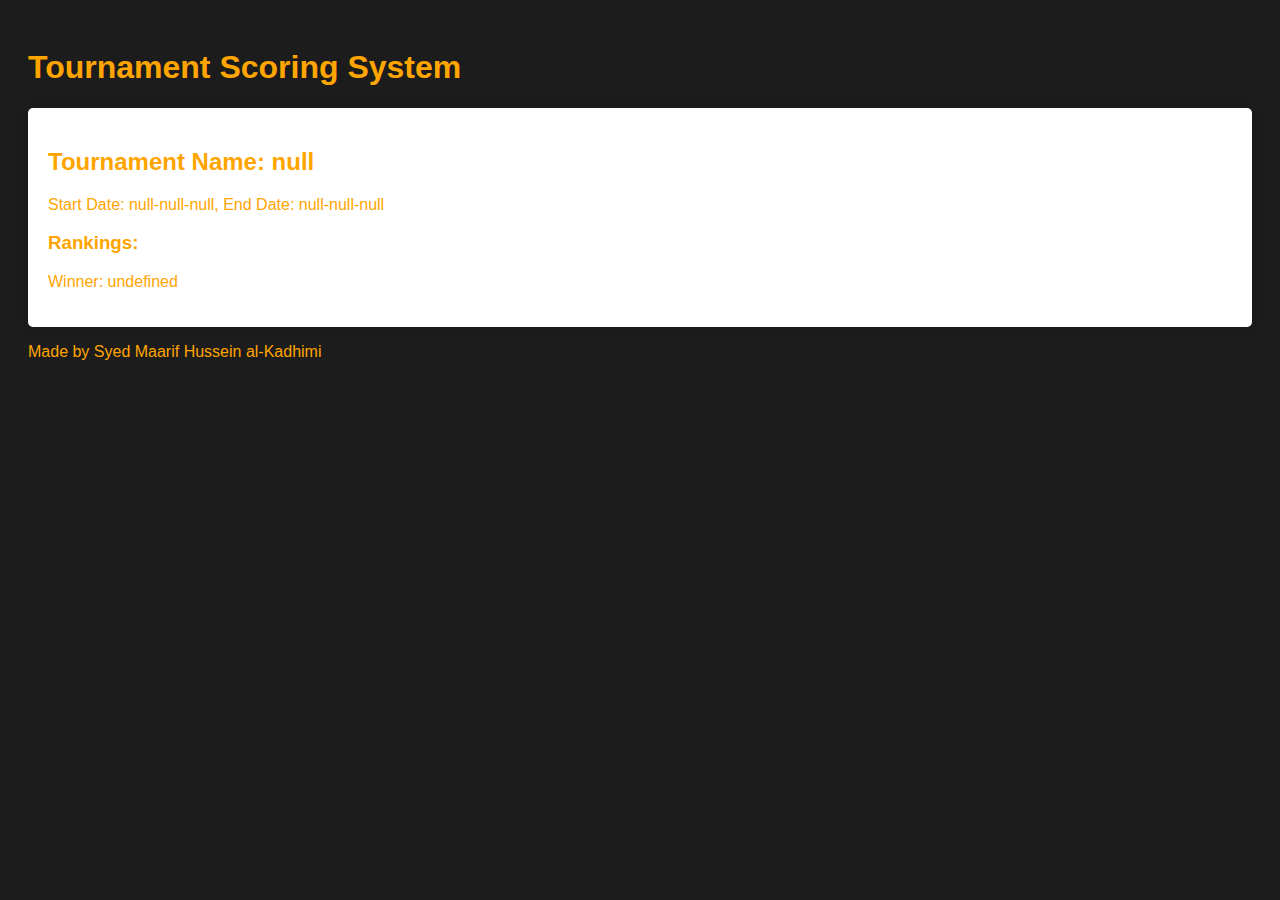
==== index.html @ 20ed0e95 "Update index.html" ====
<!DOCTYPE html>
<html lang="en">
<head>
  <meta charset="UTF-8">
  <meta name="viewport" content="width=device-width, initial-scale=1.0">
  <title>Tournament Scoring System</title>
  

  <style>
    body {
      font-family: 'Arial', sans-serif;
      background-color: #1c1c1c; /* Light black background */
      color: #FFA500; /* Yellow-orange text */
      padding: 20px;
    }
    
    #report {
      background-color: #fff; /* White background for report */
      padding: 20px;
      border-radius: 5px;
      box-shadow: 0 0 10px rgba(0, 0, 0, 0.1); /* Shadow effect */
    }
  </style>


</head>


<body>
  <h1>Tournament Scoring System</h1>
  <div id="report"></div>
<P>Made by Syed Maarif Hussein al-Kadhimi</P>
  <script src="main.js"></script>
</body>


</html>
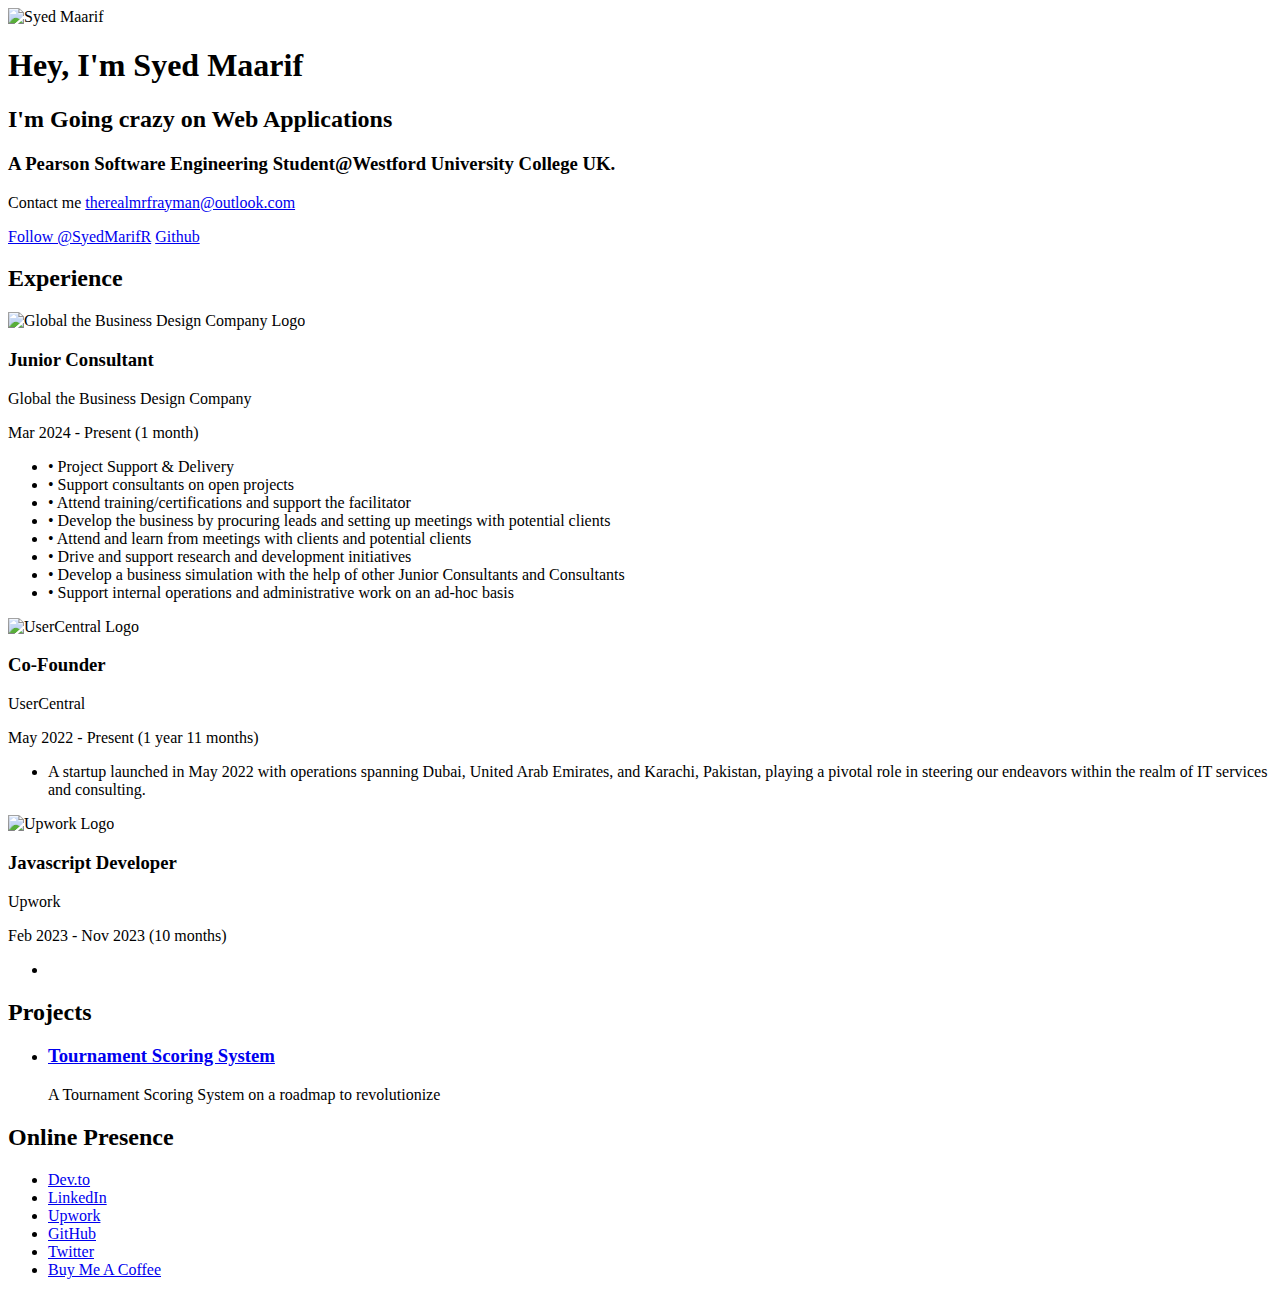
==== commit 6947c234: "Update index.html" ====
--- a/index.html
+++ b/index.html
@@ -1,37 +1,137 @@
 <!DOCTYPE html>
 <html lang="en">
-<head>
-  <meta charset="UTF-8">
-  <meta name="viewport" content="width=device-width, initial-scale=1.0">
-  <title>Tournament Scoring System</title>
-  
+  <head>
+    <meta charset="UTF-8" />
+    <meta http-equiv="X-UA-Compatible" content="IE=edge" />
+    <meta name="viewport" content="width=device-width, initial-scale=1.0" />
+    <title>Syed Maarif Al-Kadhim</title>
+    <link rel="stylesheet" href="styles.css" />
+    <link rel="preconnect" href="https://fonts.googleapis.com" />
+    <link rel="preconnect" href="https://fonts.gstatic.com" crossorigin />
+    <link
+      href="https://fonts.googleapis.com/css2?family=Comfortaa:wght@300..700&family=Righteous&display=swap"
+      rel="stylesheet"
+    />
+    <link
+      href="https://fonts.googleapis.com/css2?family=Montserrat:ital,wght@0,100..900;1,100..900&display=swap"
+      rel="stylesheet"
+    />
+  </head>
+  <body>
+    <header>
+      <img src="img/pfp.png" alt="Syed Maarif" />
+      <h1>Hey, I'm Syed Maarif</h1>
+      <h2>I'm Going crazy on <span>Web Applications</span></h2>
+      <h3>
+        A Pearson <span>Software Engineering</span> Student@Westford University College UK.
+      </h3>
+      <p>
+        Contact me
+        <a href="mailto:therealmrfrayman@outlook.com"
+          >therealmrfrayman@outlook.com</a
+        >
+      </p>
 
-  <style>
-    body {
-      font-family: 'Arial', sans-serif;
-      background-color: #1c1c1c; /* Light black background */
-      color: #FFA500; /* Yellow-orange text */
-      padding: 20px;
-    }
-    
-    #report {
-      background-color: #fff; /* White background for report */
-      padding: 20px;
-      border-radius: 5px;
-      box-shadow: 0 0 10px rgba(0, 0, 0, 0.1); /* Shadow effect */
-    }
-  </style>
+      <a
+        href="https://twitter.com/twitter?ref_src=twsrc%5Etfw"
+        class="twitter-follow-button"
+        data-size="large"
+        data-show-count="false"
+        >Follow @SyedMarifR</a
+      >
+      <script
+        async
+        src="https://platform.twitter.com/widgets.js"
+        charset="utf-8"
+      ></script>
+      <a
+        class="github-button"
+        href="https://github.com/MrFrayman"
+        data-color-scheme="no-preference: light; light: light; dark: light;"
+        data-size="large"
+        data-show-count="true"
+        aria-label="Follow @MrFrayman on GitHub"
+        >Github</a
+      >
+    </header>
 
+        <section id="experience" class="spear">
+            <h2>Experience</h2>
+            <div class="experience-item">
+                <div class="company-logo">
+                    <img src="img/globalconsults_logo.jpeg" alt="Global the Business Design Company Logo">
+                </div>
+                <div class="experience-details">
+                    <h3>Junior Consultant</h3>
+                    <p>Global the Business Design Company</p>
+                    <p>Mar 2024 - Present (1 month)</p>
+                    <ul>
+                        <li>• Project Support & Delivery</li>
+                        <li>• Support consultants on open projects</li>
+                        <li>• Attend training/certifications and support the facilitator</li>
+                        <li>• Develop the business by procuring leads and setting up meetings with potential clients</li>
+                        <li>• Attend and learn from meetings with clients and potential clients</li>
+                        <li>• Drive and support research and development initiatives</li>
+                        <li>• Develop a business simulation with the help of other Junior Consultants and Consultants</li>
+                        <li>• Support internal operations and administrative work on an ad-hoc basis</li>
+                        <!-- Add more details here -->
+                    </ul>
+                </div>
+            </div>
+        
+            <div class="experience-item">
+                <div class="company-logo">
+                    <img src="img/usercentral_logo.jpeg" alt="UserCentral Logo">
+                </div>
+                <div class="experience-details">
+                    <h3>Co-Founder</h3>
+                    <p>UserCentral</p>
+                    <p>May 2022 - Present (1 year 11 months)</p>
+                    <ul>
+                        <li>A startup launched in May 2022 with operations spanning Dubai, United Arab Emirates, and Karachi, Pakistan, playing a pivotal role in steering our endeavors within the realm of IT services and consulting.</li>
+                        <!-- Add more details here -->
+                    </ul>
+                </div>
+            </div>
+        
+            <div class="experience-item">
+                <div class="company-logo">
+                    <img src="img/upwork_logo.jpeg" alt="Upwork Logo">
+                </div>
+                <div class="experience-details">
+                    <h3>Javascript Developer</h3>
+                    <p>Upwork</p>
+                    <p>Feb 2023 - Nov 2023 (10 months)</p>
+                    <ul>
+                        <li></li>
+                        <!-- Add more details here -->
+                    </ul>
+                </div>
+            </div>
+        </section>
 
-</head>
+        <section id="projects" class="spear">
+            <h2>Projects</h2>
+            <ul>
+                <li>
+                    <h3><a href="projects/first/index.html" target="_blank">Tournament Scoring System</a></h3>
+                    <p>A Tournament Scoring System on a roadmap to revolutionize</p>
+                </li>
+            </ul>
+        </section>
 
-
-<body>
-  <h1>Tournament Scoring System</h1>
-  <div id="report"></div>
-<P>Made by Syed Maarif Hussein al-Kadhimi</P>
-  <script src="main.js"></script>
-</body>
-
-
+    <section id="online-presence" class="spear">
+      <h2>Online Presence</h2>
+      <ul>
+        <li><a href="https://dev.to/mrfrayman">Dev.to</a></li>
+        <li><a href="https://www.linkedin.com/in/maarifurrehman/">LinkedIn</a></li>
+        <li><a href="https://www.upwork.com/freelancers/~01f85adac99bf23b22">Upwork</a></li>
+        <li><a href="https://github.com/MrFrayman">GitHub</a></li>
+        <li><a href="https://twitter.com/SyedMarifR">Twitter</a></li>
+        <li><a href="https://www.buymeacoffee.com/mrfrayman">Buy Me A Coffee</a></li>
+      </ul>
+    </section>
+    <!-- Place this tag in your head or just before your close body tag. -->
+    <script async defer src="https://buttons.github.io/buttons.js"></script>
+  </body>
 </html>
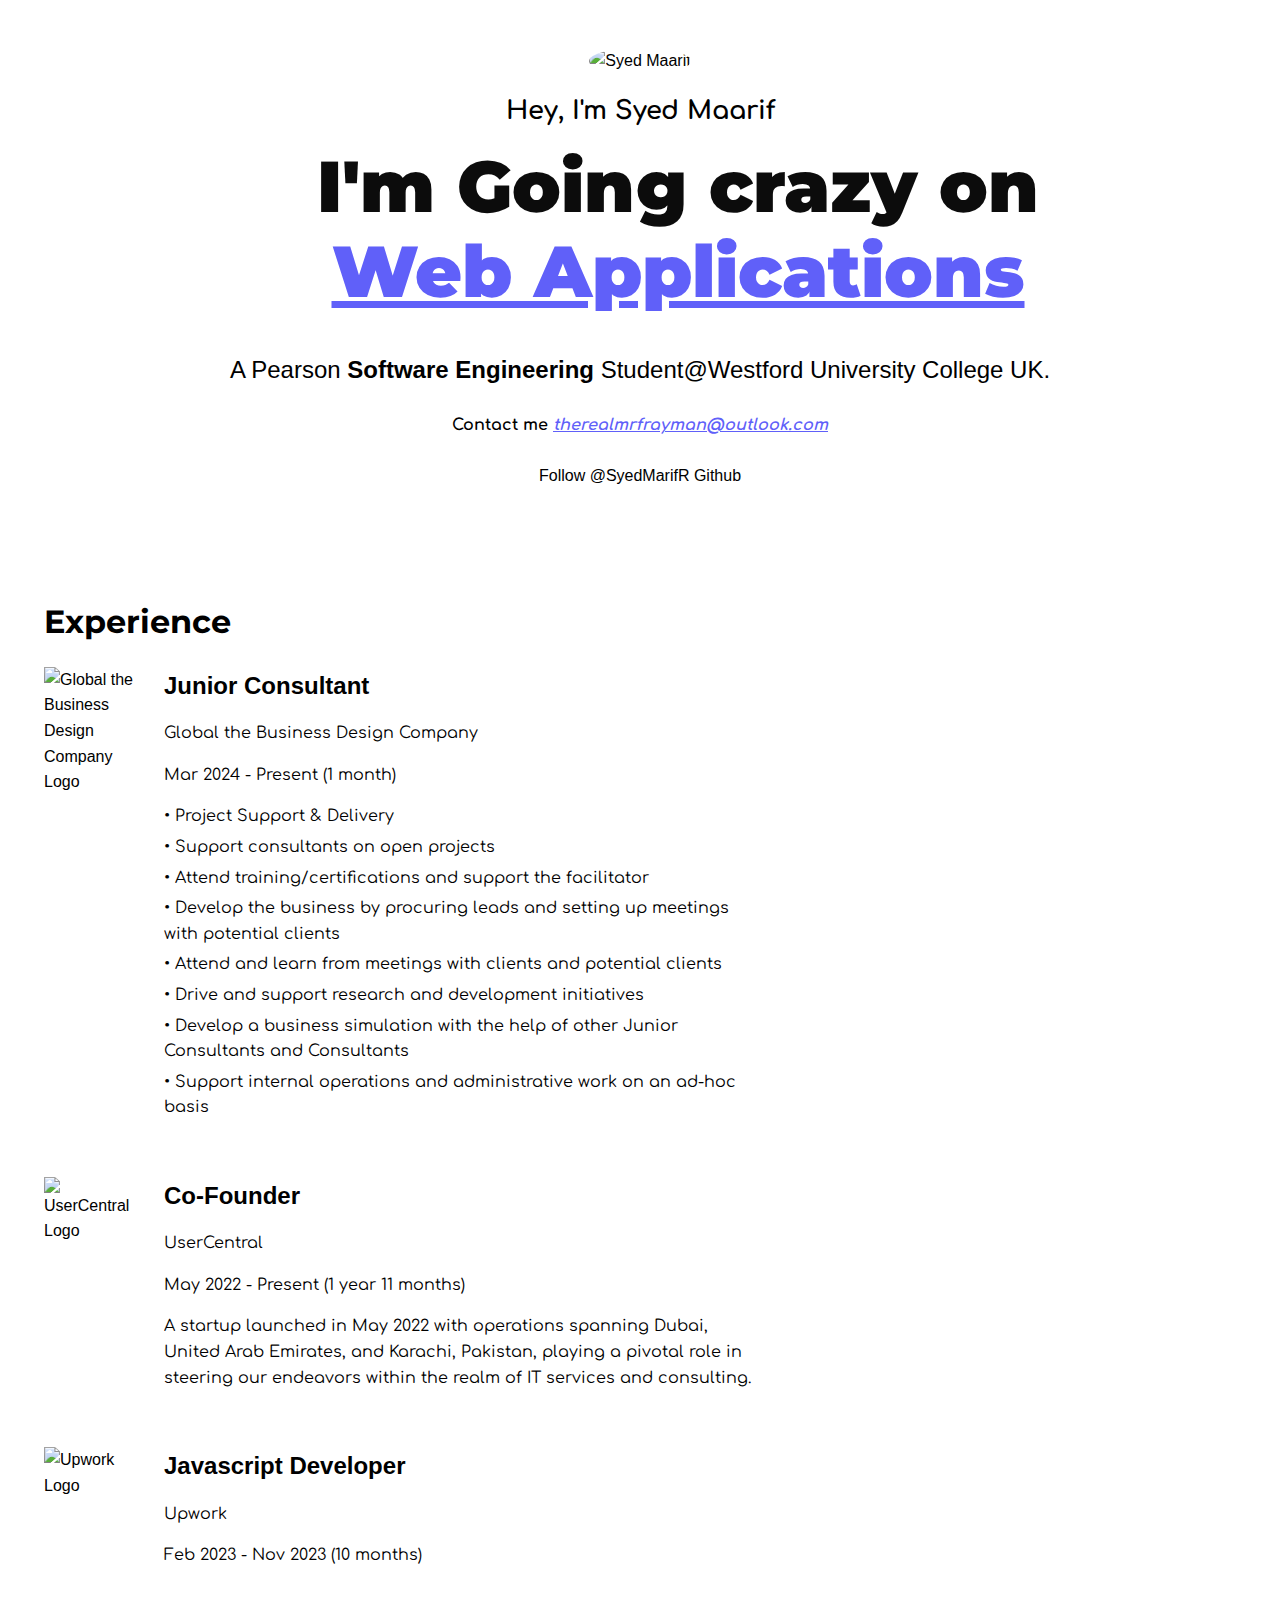
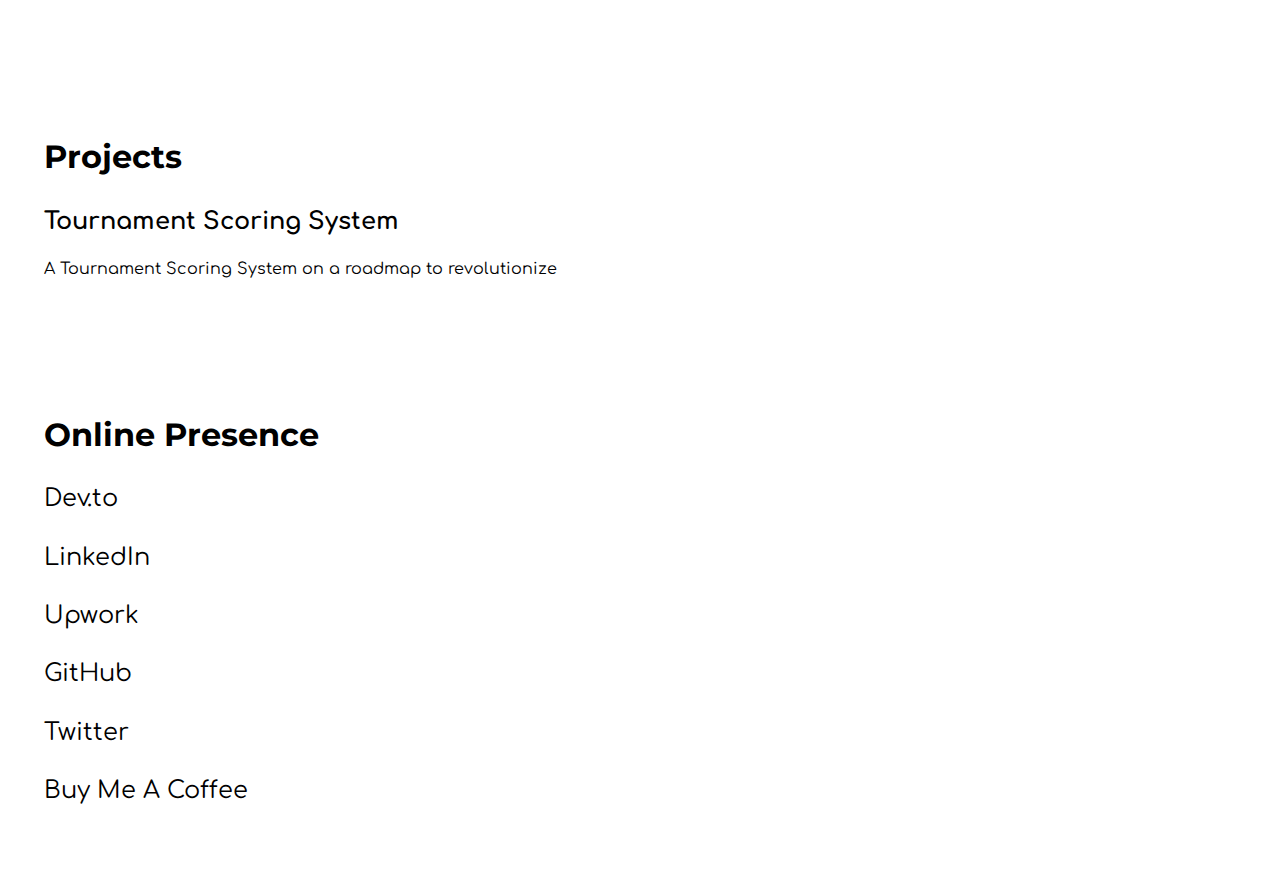
==== commit e6e3eab8: "Update index.html" ====
--- a/index.html
+++ b/index.html
@@ -114,7 +114,7 @@
             <h2>Projects</h2>
             <ul>
                 <li>
-                    <h3><a href="projects/first/index.html" target="_blank">Tournament Scoring System</a></h3>
+                    <h3><a href="projects/first" target="_blank">Tournament Scoring System</a></h3>
                     <p>A Tournament Scoring System on a roadmap to revolutionize</p>
                 </li>
             </ul>
--- a/styles.css
+++ b/styles.css
@@ -0,0 +1,289 @@
+.montserrat-persona {
+  font-family: "Montserrat", sans-serif;
+  font-optical-sizing: auto;
+  font-style: normal;
+}
+
+.comfortaa-persona {
+  font-family: "Comfortaa", sans-serif;
+  font-optical-sizing: auto;
+  font-weight: 600;
+  font-style: normal;
+}
+
+/* Reset default browser styles */
+html,
+body,
+ul,
+li,
+p,
+h1 {
+  font-family: "Comfortaa", sans-serif;
+}
+
+h2 {
+  font-family: "Montserrat", sans-serif;
+}
+
+h3,
+h4 {
+  margin: 0;
+  padding: 0;
+}
+
+body {
+  font-family: "Gotham", sans-serif;
+  color: #000;
+  background-color: #fff;
+  line-height: 1.6;
+}
+
+header {
+  display: block;
+  text-align: center;
+  padding: 40px 20px;
+  background-color: #fff;
+  font-weight: 200;
+}
+
+header h1 {
+  font-size: 1.6rem;
+  font-weight: 900;
+  color: #000;
+}
+
+header h2 {
+  font-size: 4.5rem;
+  font-weight: 900;
+  color: #0c0c0c;
+  margin-bottom: 20px;
+  width: 800px;
+  line-height: 85px;
+  padding: 0px 250px;
+  margin-top: -5px;
+}
+
+header img {
+  border-radius: 50%;
+  width: 200px;
+  height: 200px;
+}
+
+header h3 {
+  font-weight: 400;
+  font-size: 1.5rem;
+  margin-top: 3%;
+}
+header span {
+  color: rgb(96, 96, 249);
+  text-decoration: underline;
+}
+
+header h3 span {
+  font-weight: 600;
+  text-decoration: none;
+  color: #000;
+}
+
+header p {
+  margin: 2% 0%;
+  font-weight: 800;
+}
+
+header p a {
+  text-decoration: underline;
+  color: rgb(96, 96, 249);
+  font-style: italic;
+}
+
+ul {
+  list-style: none;
+  padding: 0;
+}
+
+section {
+  padding: 40px 20px;
+}
+
+section h2 {
+  font-size: 2rem;
+  font-weight: 700;
+  color: #000000;
+  margin-bottom: 20px;
+}
+
+section p {
+  font-size: 1rem;
+  font-weight: 400;
+  color: #000;
+  margin-bottom: 10px;
+}
+
+section ul li {
+  margin-bottom: 20px;
+}
+
+a {
+  color: #000000;
+  text-decoration: none;
+}
+
+a:hover {
+  text-decoration: underline;
+}
+
+.spear {
+  margin-left: 1rem;
+}
+
+.experience-item {
+  display: flex;
+  margin-bottom: 40px;
+}
+
+.company-logo {
+  flex: 0 0 auto;
+  margin-right: 20px;
+}
+
+.company-logo img {
+  max-width: 100px; /* Adjust the max width as needed */
+  height: auto;
+}
+
+.experience-details {
+  flex: 1 1 auto;
+}
+
+.experience-details h3 {
+  font-size: 1.5rem;
+  font-weight: bold;
+  margin-bottom: 10px;
+}
+
+.experience-details p {
+  margin-bottom: 5px;
+}
+
+.experience-details ul {
+  list-style: none;
+  padding-left: 0;
+}
+
+.experience-details ul li {
+  margin-bottom: 5px;
+  width: 600px;
+}
+
+
+#online-presence li {
+  font-size: 1.5rem ;
+  color: rgb(134, 190, 255);
+  display: flex;
+}
+
+#online-presence h2 {
+  background-image: url("img/text-highlight.png");
+  background-repeat: no-repeat;
+  background-position: -10px;
+  background-size: 250px ;
+}
+
+#experience h2 {
+  background-image: url("img/text-highlight.png");
+  background-repeat: no-repeat;
+  background-position: -10px;
+  background-size: 200px ;
+}
+
+#projects h2 {
+  background-image: url("img/text-highlight.png");
+  background-repeat: no-repeat;
+  background-position: -10px;
+  background-size: 150px ;
+}
+
+#projects h3 {
+  font-size: 1.5rem;
+  font-weight: 800;
+}
+
+/* Add this at the end of your CSS file */
+
+/* Mobile Styles */
+@media only screen and (max-width: 600px) {
+  header {
+    padding: 20px;
+  }
+
+  header h1 {
+    font-size: 1.2rem;
+  }
+
+  header h2 {
+    font-size: 2rem;
+    padding-left: 10px;
+    margin-top: -5px;
+    line-height: 50px;
+    width: 350px;
+  }
+
+  header img {
+    width: 120px;
+    height: 120px;
+  }
+
+  header h3 {
+    font-size: 1rem;
+    margin-top: 5%;
+  }
+
+  header p {
+    margin: 5% 5% 5% 5%;
+  }
+
+  .experience-details ul li {
+    width: auto;
+  }
+
+  #online-presence h2,
+  #experience h2,
+  #projects h2 {
+    background-size: 100px;
+  }
+
+  section h2 {
+    font-size: 1.5rem;
+    margin-bottom: 10px;
+  }
+
+  section p {
+    font-size: 0.9rem;
+    margin-bottom: 5px;
+  }
+
+  .company-logo img {
+    max-width: 80px;
+  }
+
+  .experience-details {
+    width: 100%;
+  }
+
+  .experience-details h3 {
+    font-size: 1.2rem;
+    margin-bottom: 5px;
+  }
+
+  .experience-details p {
+    font-size: 0.9rem;
+  }
+
+  .experience-details ul li {
+    font-size: 0.9rem;
+  }
+
+  #online-presence li {
+    font-size: 1rem;
+  }
+}
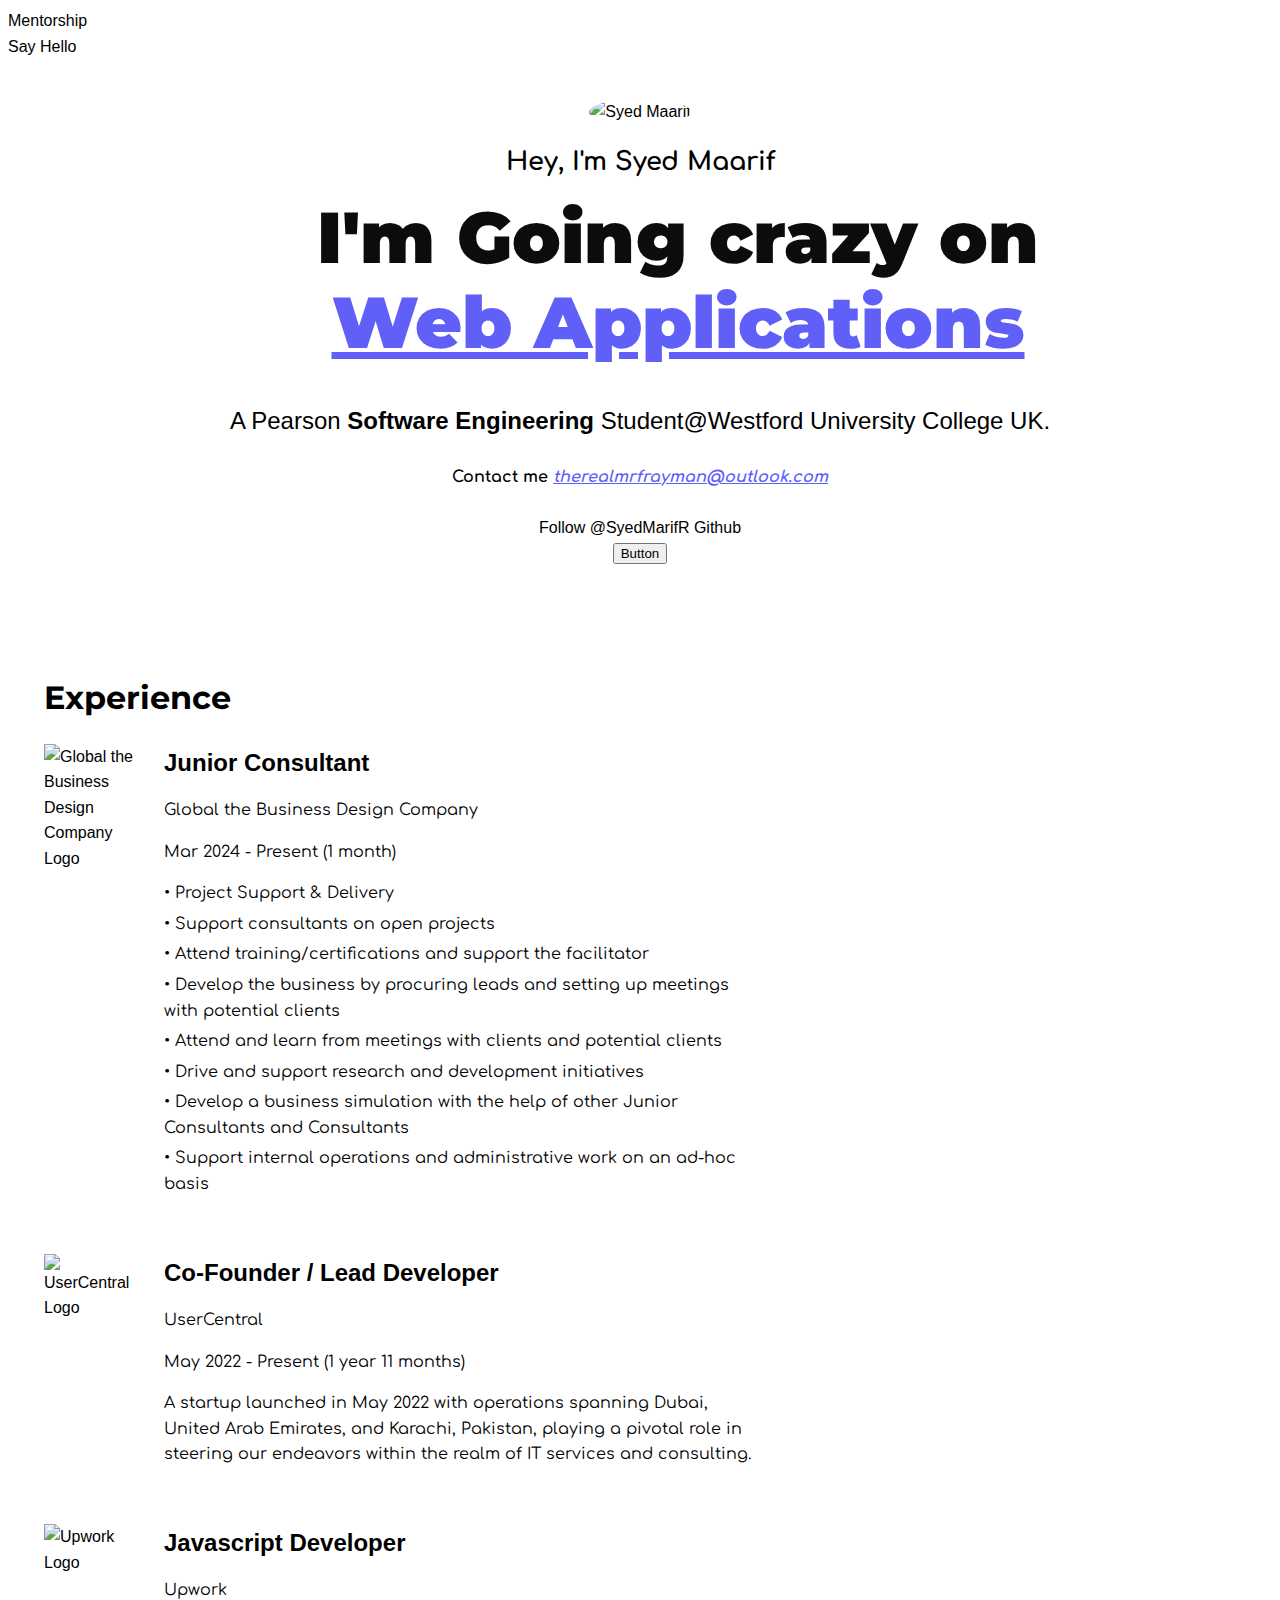
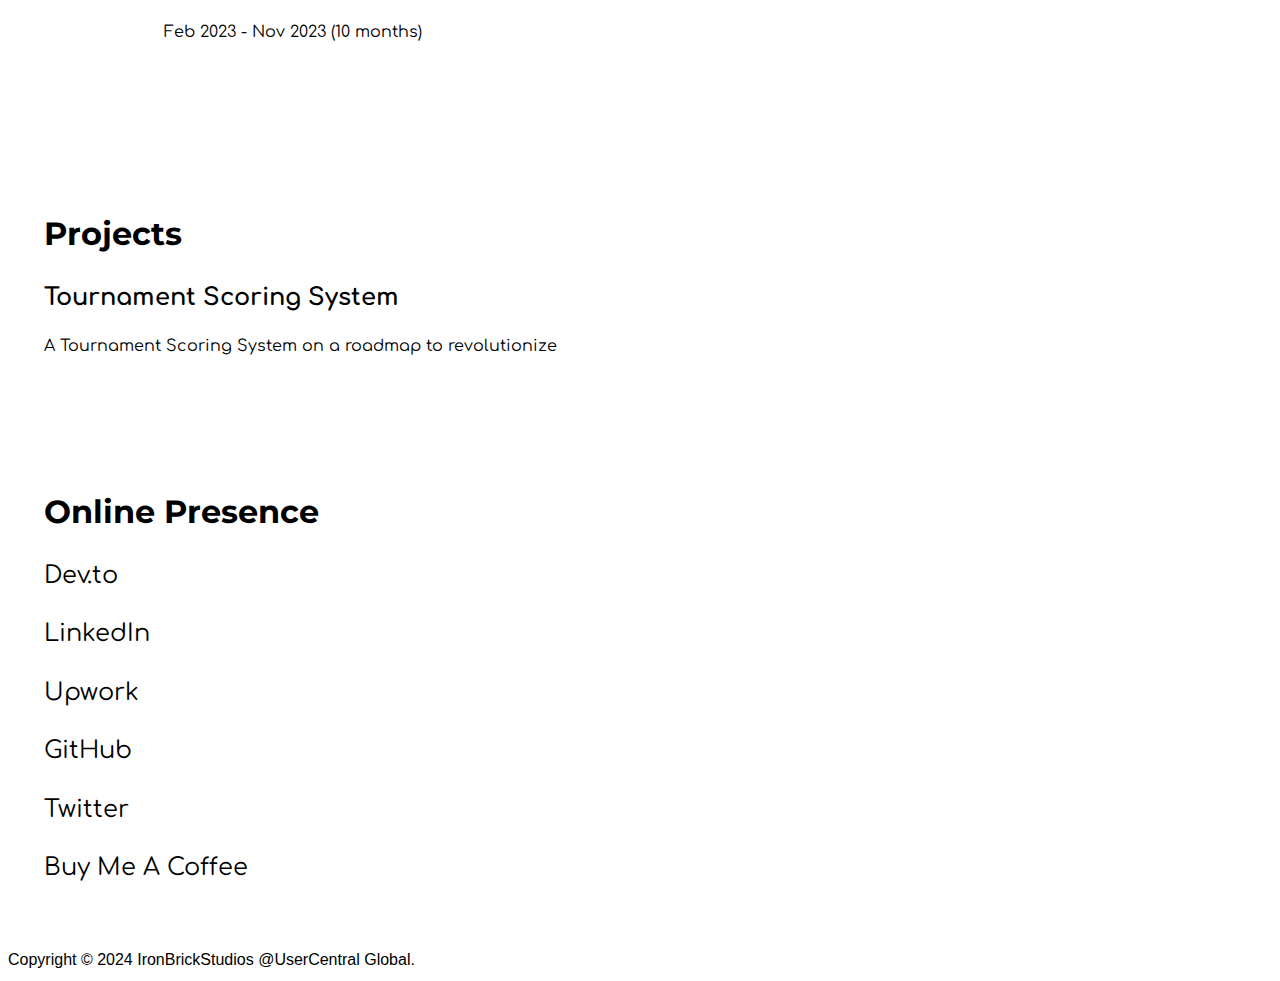
==== commit 8d102605: "Update index.html" ====
--- a/index.html
+++ b/index.html
@@ -18,12 +18,25 @@
     />
   </head>
   <body>
+    <nav class="navbar is-transparent" role="navigation" aria-label="main navigation">
+      <div class="container">
+        <div class="navbar-brand"><a class="navbar-item" href="/"><i class="fak fa-mf-logo has-text-primary fa-4x"></i></a><a class="navbar-burger" role="button" aria-label="menu" aria-expanded="false" data-target="#navMenu"><span aria-hidden="true"></span><span aria-hidden="true"></span><span aria-hidden="true"></span></a></div>
+        <div class="navbar-menu is-shadowless" id="navMenu">
+          <div class="navbar-start"></div>
+          <div class="navbar-end"><a class="navbar-item has-text-weight-normal" href="/mentorship">Mentorship</a>
+            <div class="navbar-item"><a class="button is-primary is-outlined is-rounded has-text-weight-normal" href="/contact">Say Hello </a></div>
+          </div>
+        </div>
+      </div>
+    </nav>
+    
     <header>
       <img src="img/pfp.png" alt="Syed Maarif" />
       <h1>Hey, I'm Syed Maarif</h1>
       <h2>I'm Going crazy on <span>Web Applications</span></h2>
       <h3>
-        A Pearson <span>Software Engineering</span> Student@Westford University College UK.
+        A Pearson <span>Software Engineering</span> Student@Westford University
+        College UK.
       </h3>
       <p>
         Contact me
@@ -53,84 +66,132 @@
         aria-label="Follow @MrFrayman on GitHub"
         >Github</a
       >
+
+      <div class="box">
+        <button class="gm-btn gb-shutter">Button</button>
+    </div>
+
     </header>
 
-        <section id="experience" class="spear">
-            <h2>Experience</h2>
-            <div class="experience-item">
-                <div class="company-logo">
-                    <img src="img/globalconsults_logo.jpeg" alt="Global the Business Design Company Logo">
-                </div>
-                <div class="experience-details">
-                    <h3>Junior Consultant</h3>
-                    <p>Global the Business Design Company</p>
-                    <p>Mar 2024 - Present (1 month)</p>
-                    <ul>
-                        <li>• Project Support & Delivery</li>
-                        <li>• Support consultants on open projects</li>
-                        <li>• Attend training/certifications and support the facilitator</li>
-                        <li>• Develop the business by procuring leads and setting up meetings with potential clients</li>
-                        <li>• Attend and learn from meetings with clients and potential clients</li>
-                        <li>• Drive and support research and development initiatives</li>
-                        <li>• Develop a business simulation with the help of other Junior Consultants and Consultants</li>
-                        <li>• Support internal operations and administrative work on an ad-hoc basis</li>
-                        <!-- Add more details here -->
-                    </ul>
-                </div>
-            </div>
-        
-            <div class="experience-item">
-                <div class="company-logo">
-                    <img src="img/usercentral_logo.jpeg" alt="UserCentral Logo">
-                </div>
-                <div class="experience-details">
-                    <h3>Co-Founder</h3>
-                    <p>UserCentral</p>
-                    <p>May 2022 - Present (1 year 11 months)</p>
-                    <ul>
-                        <li>A startup launched in May 2022 with operations spanning Dubai, United Arab Emirates, and Karachi, Pakistan, playing a pivotal role in steering our endeavors within the realm of IT services and consulting.</li>
-                        <!-- Add more details here -->
-                    </ul>
-                </div>
-            </div>
-        
-            <div class="experience-item">
-                <div class="company-logo">
-                    <img src="img/upwork_logo.jpeg" alt="Upwork Logo">
-                </div>
-                <div class="experience-details">
-                    <h3>Javascript Developer</h3>
-                    <p>Upwork</p>
-                    <p>Feb 2023 - Nov 2023 (10 months)</p>
-                    <ul>
-                        <li></li>
-                        <!-- Add more details here -->
-                    </ul>
-                </div>
-            </div>
-        </section>
+    <section id="experience" class="spear">
+      <h2>Experience</h2>
+      <div class="experience-item">
+        <div class="company-logo">
+          <a href="https://www.global-dubai.com/" target="_blank"><img
+            src="img/globalconsults_logo.jpeg"
+            alt="Global the Business Design Company Logo"
+          /></a>
+        </div>
+        <div class="experience-details">
+          <h3>Junior Consultant</h3>
+          <p>Global the Business Design Company</p>
+          <p>Mar 2024 - Present (1 month)</p>
+          <ul>
+            <li>• Project Support & Delivery</li>
+            <li>• Support consultants on open projects</li>
+            <li>
+              • Attend training/certifications and support the facilitator
+            </li>
+            <li>
+              • Develop the business by procuring leads and setting up meetings
+              with potential clients
+            </li>
+            <li>
+              • Attend and learn from meetings with clients and potential
+              clients
+            </li>
+            <li>• Drive and support research and development initiatives</li>
+            <li>
+              • Develop a business simulation with the help of other Junior
+              Consultants and Consultants
+            </li>
+            <li>
+              • Support internal operations and administrative work on an ad-hoc
+              basis
+            </li>
+            <!-- Add more details here -->
+          </ul>
+        </div>
+      </div>
 
-        <section id="projects" class="spear">
-            <h2>Projects</h2>
-            <ul>
-                <li>
-                    <h3><a href="projects/first" target="_blank">Tournament Scoring System</a></h3>
-                    <p>A Tournament Scoring System on a roadmap to revolutionize</p>
-                </li>
-            </ul>
-        </section>
+      <div class="experience-item">
+        <div class="company-logo">
+          <img src="img/usercentral_logo.jpeg" alt="UserCentral Logo" />
+        </div>
+        <div class="experience-details">
+          <h3>Co-Founder / Lead Developer</h3>
+          <p>UserCentral</p>
+          <p>May 2022 - Present (1 year 11 months)</p>
+          <ul>
+            <li>
+              A startup launched in May 2022 with operations spanning Dubai,
+              United Arab Emirates, and Karachi, Pakistan, playing a pivotal
+              role in steering our endeavors within the realm of IT services and
+              consulting.
+            </li>
+            <!-- Add more details here -->
+          </ul>
+        </div>
+      </div>
+
+      <div class="experience-item">
+        <div class="company-logo">
+          <img src="img/upwork_logo.jpeg" alt="Upwork Logo" />
+        </div>
+        <div class="experience-details">
+          <h3>Javascript Developer</h3>
+          <p>Upwork</p>
+          <p>Feb 2023 - Nov 2023 (10 months)</p>
+          <ul>
+            <li></li>
+            <!-- Add more details here -->
+          </ul>
+        </div>
+      </div>
+    </section>
+
+    <section id="projects" class="spear">
+      <h2>Projects</h2>
+      <ul>
+        <li>
+          <h3>
+            <a href="projects/first/index.html" target="_blank"
+              >Tournament Scoring System</a
+            >
+          </h3>
+          <p>A Tournament Scoring System on a roadmap to revolutionize</p>
+        </li>
+      </ul>
+    </section>
 
     <section id="online-presence" class="spear">
       <h2>Online Presence</h2>
       <ul>
         <li><a href="https://dev.to/mrfrayman">Dev.to</a></li>
-        <li><a href="https://www.linkedin.com/in/maarifurrehman/">LinkedIn</a></li>
-        <li><a href="https://www.upwork.com/freelancers/~01f85adac99bf23b22">Upwork</a></li>
+        <li>
+          <a href="https://www.linkedin.com/in/maarifurrehman/">LinkedIn</a>
+        </li>
+        <li>
+          <a href="https://www.upwork.com/freelancers/~01f85adac99bf23b22"
+            >Upwork</a
+          >
+        </li>
         <li><a href="https://github.com/MrFrayman">GitHub</a></li>
         <li><a href="https://twitter.com/SyedMarifR">Twitter</a></li>
-        <li><a href="https://www.buymeacoffee.com/mrfrayman">Buy Me A Coffee</a></li>
+        <li>
+          <a href="https://www.buymeacoffee.com/mrfrayman">Buy Me A Coffee</a>
+        </li>
       </ul>
     </section>
+
+    <footer>
+      <div class="footer">
+          <div class="col-lg-4 text-lg-start">Copyright &copy; 2024 IronBrickStudios @UserCentral Global.<a
+                  href="https://panelforheadstartup.pages.dev/"></a>
+          </div>
+      </div>
+</footer>
+
     <!-- Place this tag in your head or just before your close body tag. -->
     <script async defer src="https://buttons.github.io/buttons.js"></script>
   </body>
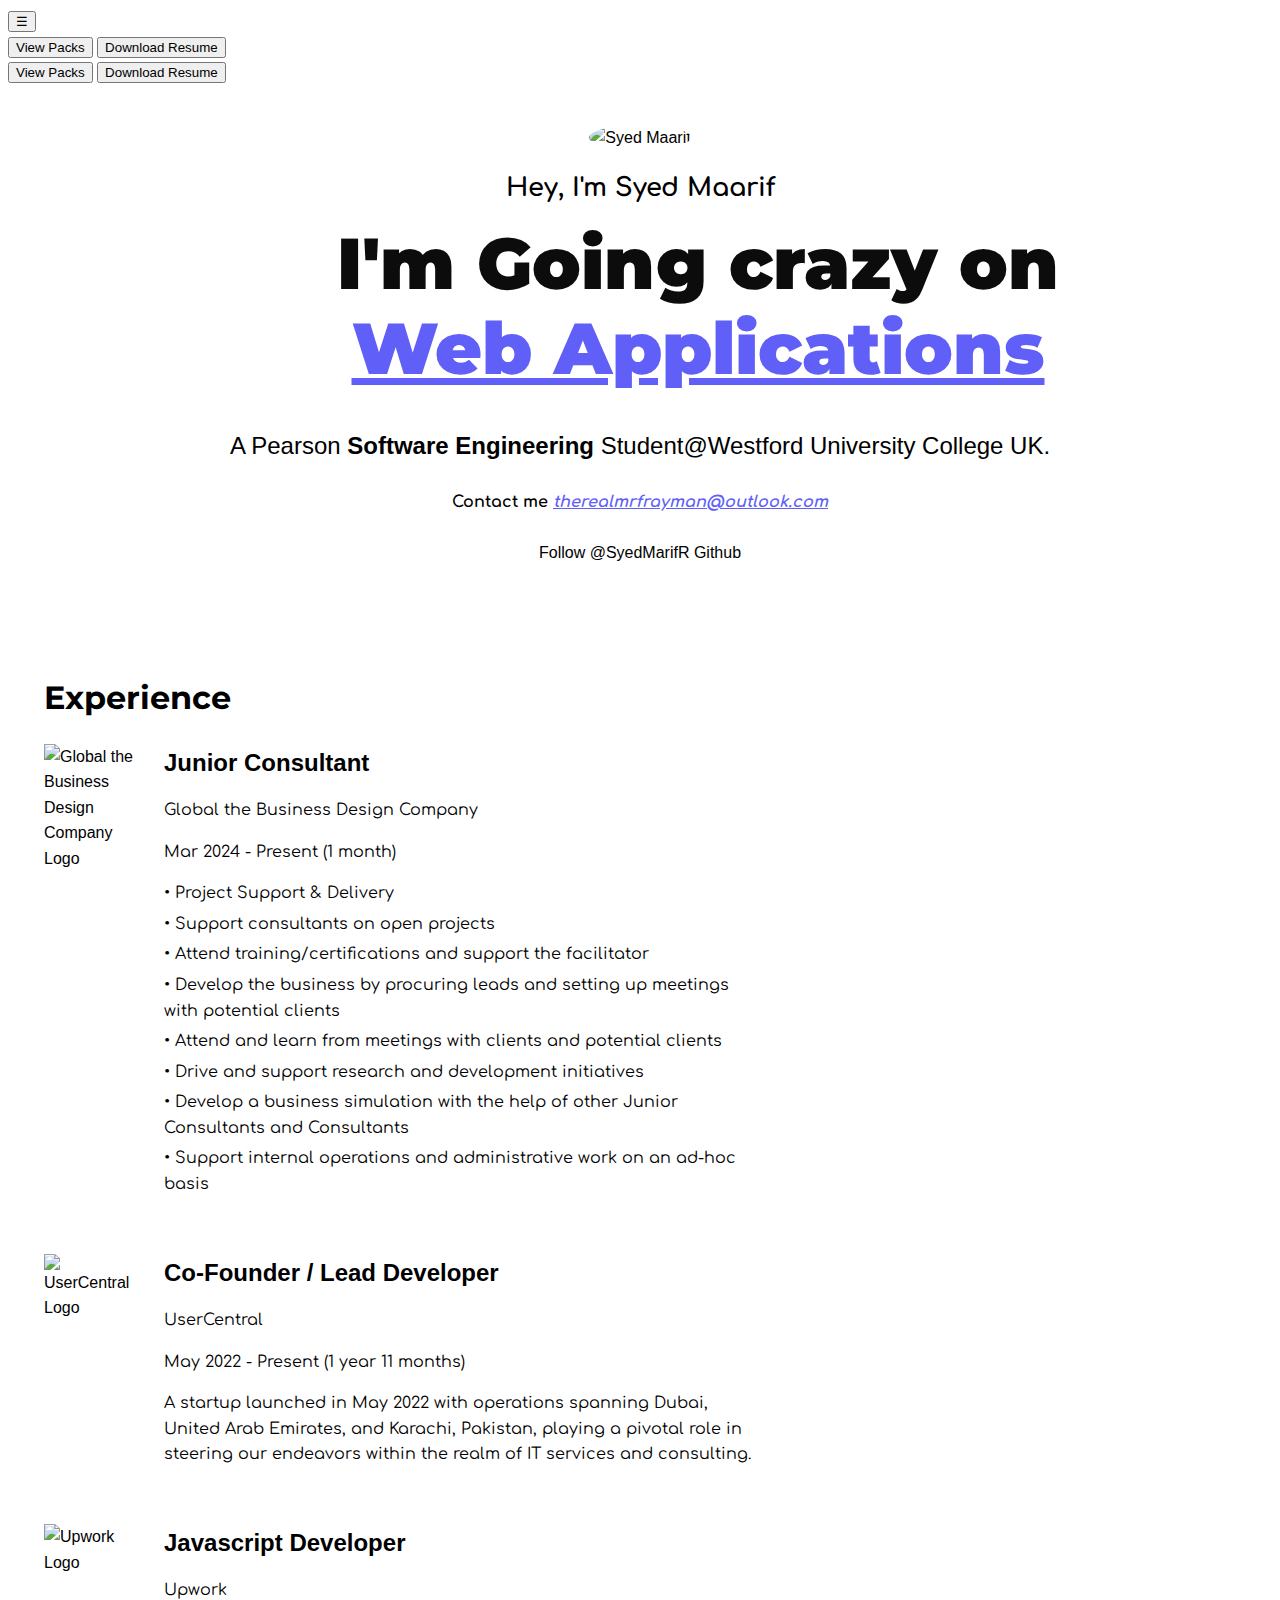
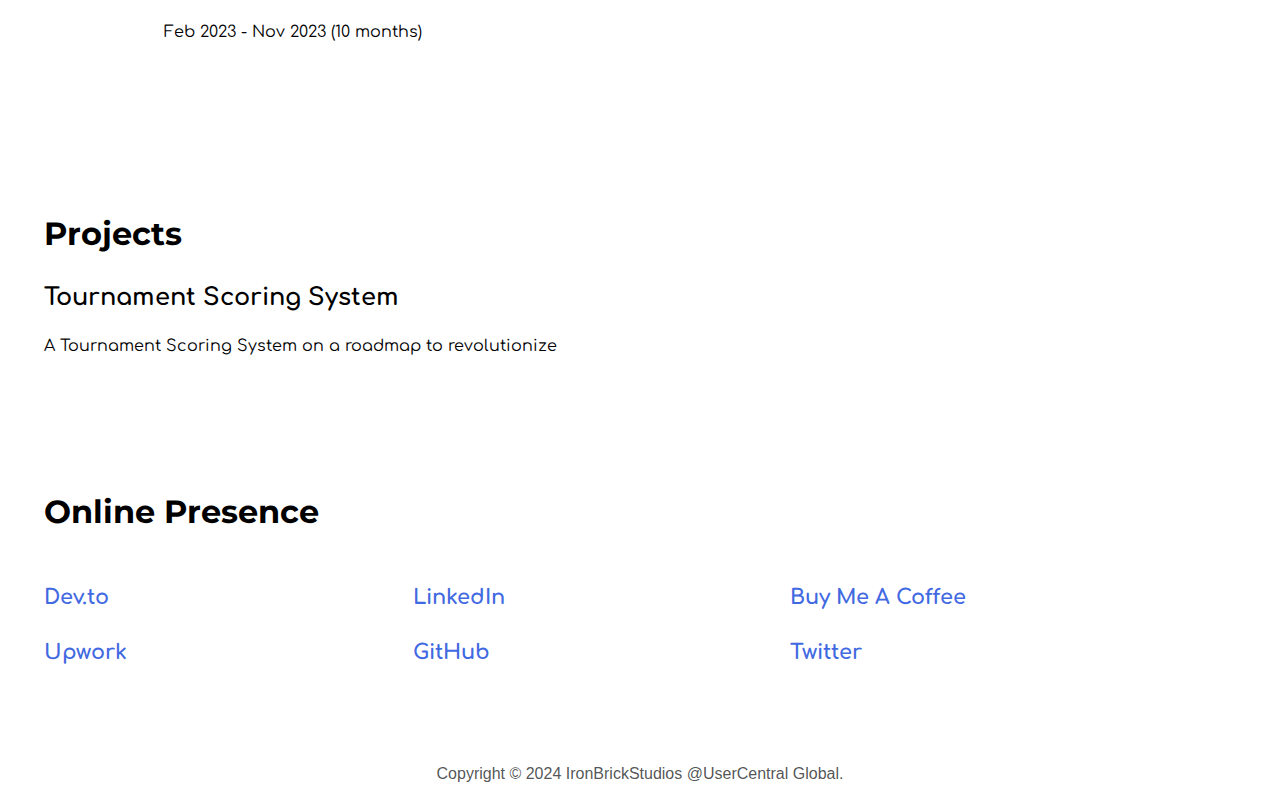
==== commit bebbbdc8: "Update index.html" ====
--- a/index.html
+++ b/index.html
@@ -18,18 +18,29 @@
     />
   </head>
   <body>
-    <nav class="navbar is-transparent" role="navigation" aria-label="main navigation">
+    <div id="hamburger-menu">
+      <button class="hamburger-button">☰</button>
+      <div class="nav-links">
+        <a href="./pack/"><button class="pack-btn-mob">View Packs</button></a>
+        <a
+          href="./img/Maarif Ur Rehman Resume - Feb 2024.pdf"
+          download="Syed Maarif's Resume"
+          ><button class=" down-btn-mob">Download Resume</button></a
+        >
+      </div>
+    </div>
+
+    <nav class="navbar" role="navigation">
       <div class="container">
-        <div class="navbar-brand"><a class="navbar-item" href="/"><i class="fak fa-mf-logo has-text-primary fa-4x"></i></a><a class="navbar-burger" role="button" aria-label="menu" aria-expanded="false" data-target="#navMenu"><span aria-hidden="true"></span><span aria-hidden="true"></span><span aria-hidden="true"></span></a></div>
-        <div class="navbar-menu is-shadowless" id="navMenu">
-          <div class="navbar-start"></div>
-          <div class="navbar-end"><a class="navbar-item has-text-weight-normal" href="/mentorship">Mentorship</a>
-            <div class="navbar-item"><a class="button is-primary is-outlined is-rounded has-text-weight-normal" href="/contact">Say Hello </a></div>
-          </div>
-        </div>
+        <a href="./pack/"><button class="pack-btn">View Packs</button></a>
+        <a
+          href="./img/Maarif Ur Rehman Resume - Feb 2024.pdf"
+          download="Syed Maarif's Resume"
+          ><button class="pack-btn down-btn">Download Resume</button></a
+        >
       </div>
     </nav>
-    
+
     <header>
       <img src="img/pfp.png" alt="Syed Maarif" />
       <h1>Hey, I'm Syed Maarif</h1>
@@ -66,20 +77,16 @@
         aria-label="Follow @MrFrayman on GitHub"
         >Github</a
       >
-
-      <div class="box">
-        <button class="gm-btn gb-shutter">Button</button>
-    </div>
-
     </header>
 
     <section id="experience" class="spear">
       <h2>Experience</h2>
       <div class="experience-item">
         <div class="company-logo">
-          <a href="https://www.global-dubai.com/" target="_blank"><img
-            src="img/globalconsults_logo.jpeg"
-            alt="Global the Business Design Company Logo"
+          <a href="https://www.global-dubai.com/" target="_blank"
+            ><img
+              src="img/globalconsults_logo.jpeg"
+              alt="Global the Business Design Company Logo"
           /></a>
         </div>
         <div class="experience-details">
@@ -186,13 +193,25 @@
 
     <footer>
       <div class="footer">
-          <div class="col-lg-4 text-lg-start">Copyright &copy; 2024 IronBrickStudios @UserCentral Global.<a
-                  href="https://panelforheadstartup.pages.dev/"></a>
-          </div>
-      </div>
-</footer>
+        <div class="col-lg-4 text-lg-start">
+          Copyright &copy; 2024 IronBrickStudios @UserCentral Global.<a
+            href="https://panelforheadstartup.pages.dev/"
+          ></a>
+        </div>
+      </div>
+    </footer>
 
     <!-- Place this tag in your head or just before your close body tag. -->
     <script async defer src="https://buttons.github.io/buttons.js"></script>
+    <script>
+      document
+        .querySelector(".hamburger-button")
+        .addEventListener("click", function () {
+          document.querySelector(".nav-links").style.display =
+            document.querySelector(".nav-links").style.display == "none"
+              ? "block"
+              : "none";
+        });
+    </script>
   </body>
 </html>
--- a/styles.css
+++ b/styles.css
@@ -13,7 +13,9 @@
 
 /* Reset default browser styles */
 html,
-body,
+body {
+  overflow-x: hidden;
+}
 ul,
 li,
 p,
@@ -59,7 +61,7 @@
   margin-bottom: 20px;
   width: 800px;
   line-height: 85px;
-  padding: 0px 250px;
+  padding: 0px 270px;
   margin-top: -5px;
 }
 
@@ -175,37 +177,66 @@
   width: 600px;
 }
 
-
+#online-presence ul {
+  display: grid;
+  grid-row-gap: 2px;
+  padding-top: 2%;
+}
+
+#online-presence a {
+  color: royalblue;
+}
 #online-presence li {
-  font-size: 1.5rem ;
+  font-size: 1.3rem;
   color: rgb(134, 190, 255);
   display: flex;
+  grid-row: 1;
+  font-weight: 800;
+}
+
+#online-presence :nth-child(3) {
+  grid-row: 2;
+}
+
+#online-presence :nth-child(4) {
+  grid-row: 2;
+}
+#online-presence :nth-child(5) {
+  grid-row: 2;
 }
 
 #online-presence h2 {
   background-image: url("img/text-highlight.png");
   background-repeat: no-repeat;
   background-position: -10px;
-  background-size: 250px ;
+  background-size: 250px;
 }
 
 #experience h2 {
   background-image: url("img/text-highlight.png");
   background-repeat: no-repeat;
   background-position: -10px;
-  background-size: 200px ;
+  background-size: 200px;
 }
 
 #projects h2 {
   background-image: url("img/text-highlight.png");
   background-repeat: no-repeat;
   background-position: -10px;
-  background-size: 150px ;
+  background-size: 150px;
 }
 
 #projects h3 {
   font-size: 1.5rem;
   font-weight: 800;
+}
+
+footer{
+  color: #201d22c6;
+  display: flex;
+  justify-content: center;
+  margin-top: 15px;
+  font-weight: 500;
 }
 
 /* Add this at the end of your CSS file */
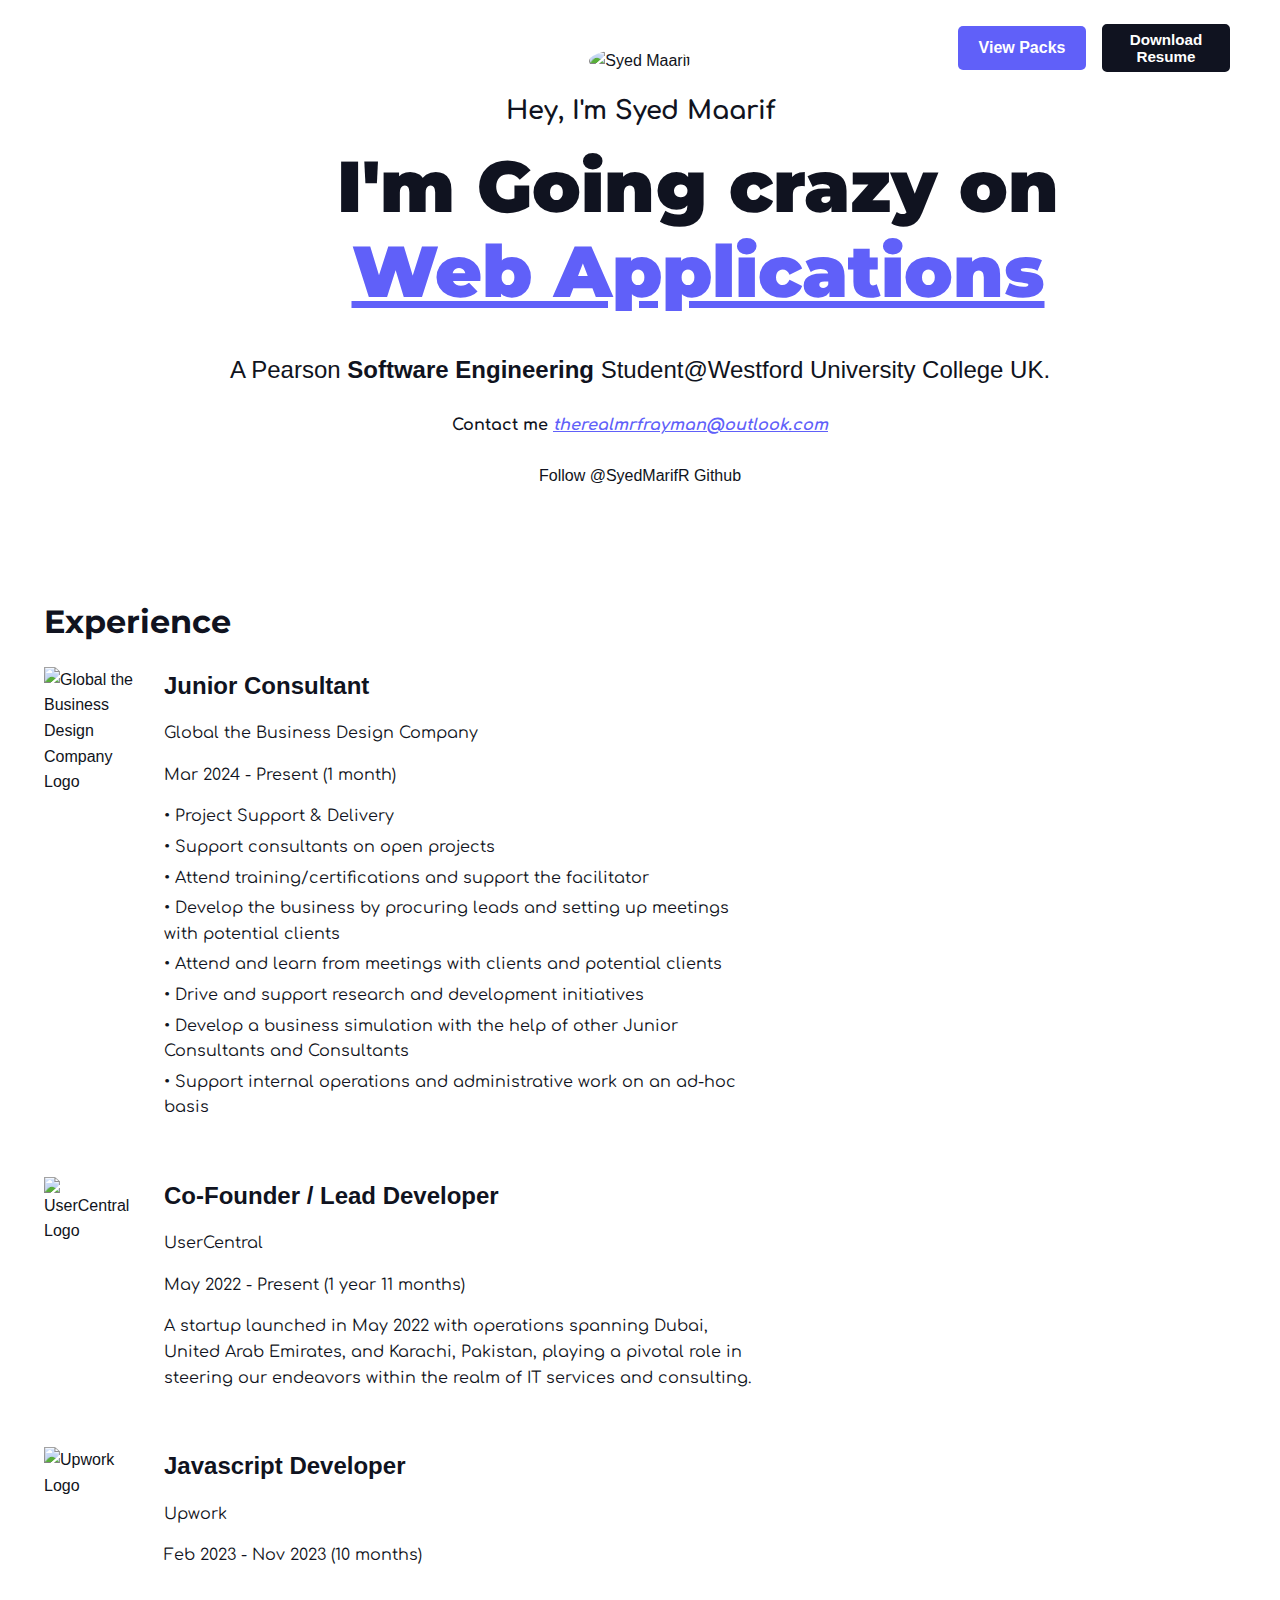
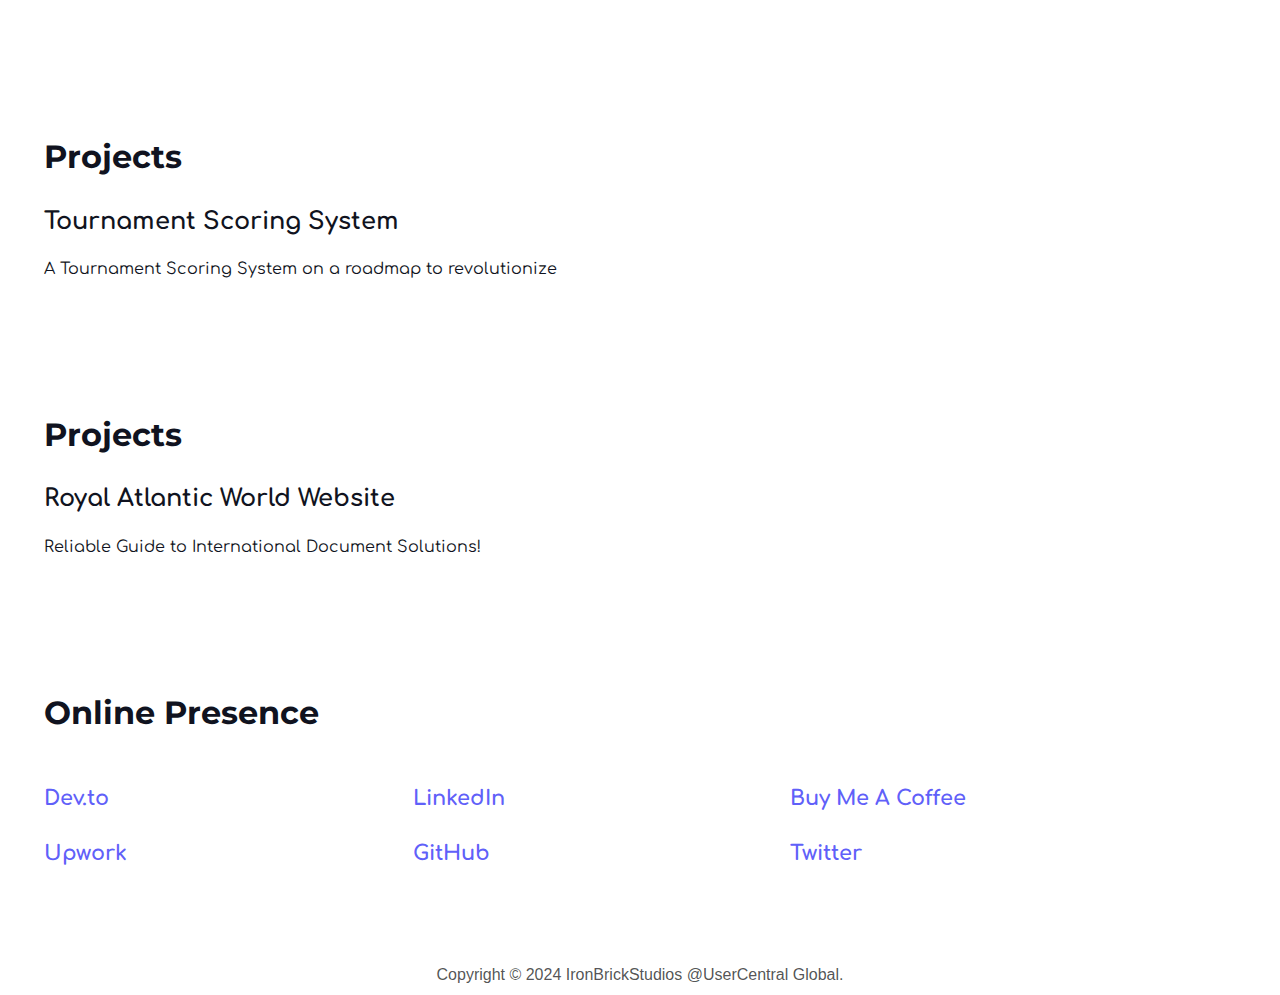
==== commit 44ef6c75: "Update index.html" ====
--- a/index.html
+++ b/index.html
@@ -171,6 +171,20 @@
       </ul>
     </section>
 
+    <section id="projects" class="spear">
+      <h2>Projects</h2>
+      <ul>
+        <li>
+          <h3>
+            <a href="projects/first/index.html" target="_blank"
+              >Royal Atlantic World Website</a
+            >
+          </h3>
+          <p>Reliable Guide to International Document Solutions!</p>
+        </li>
+      </ul>
+    </section>
+
     <section id="online-presence" class="spear">
       <h2>Online Presence</h2>
       <ul>
@@ -204,14 +218,9 @@
     <!-- Place this tag in your head or just before your close body tag. -->
     <script async defer src="https://buttons.github.io/buttons.js"></script>
     <script>
-      document
-        .querySelector(".hamburger-button")
-        .addEventListener("click", function () {
-          document.querySelector(".nav-links").style.display =
-            document.querySelector(".nav-links").style.display == "none"
-              ? "block"
-              : "none";
-        });
+      document.querySelector(".hamburger-button").addEventListener("click", function () {
+        document.querySelector(".nav-links").style.display = document.querySelector(".nav-links").style.display == "none" ? "flex" : "none";
+      });
     </script>
   </body>
 </html>
--- a/styles.css
+++ b/styles.css
@@ -1,3 +1,8 @@
+:root {
+  --blue: rgb(96, 96, 249);
+  --black: #101320;
+}
+
 .montserrat-persona {
   font-family: "Montserrat", sans-serif;
   font-optical-sizing: auto;
@@ -35,9 +40,56 @@
 
 body {
   font-family: "Gotham", sans-serif;
-  color: #000;
+  color: var(--black);
   background-color: #fff;
   line-height: 1.6;
+}
+
+.container {
+  display: flex;
+  position: absolute;
+  padding-top: 1rem;
+  align-items: center;
+  justify-content: center;
+}
+
+.container a {
+  transform: translateX(950px);
+}
+
+.pack-btn {
+  background-color: var(--blue);
+  border: 3px solid transparent;
+  color: #fff;
+  width: 8rem;
+  height: 2.8rem;
+  border-radius: 5px;
+  font-size: 1rem;
+  font-weight: 600;
+  transition: 0.2s;
+}
+
+.pack-btn:hover {
+  color: var(--blue);
+  background-color: #fff;
+  border: 3px solid var(--blue);
+  cursor: pointer;
+}
+
+.down-btn {
+  background-color: var(--black);
+  color: #fff;
+  border: 3px solid var(--black);
+  width: 8rem;
+  height: 3rem;
+  margin-left: 1rem;
+  font-size: 0.95rem;
+}
+
+.down-btn:hover {
+  background-color: #fff;
+  color: var(--black);
+  border: 3px solid var(--black);
 }
 
 header {
@@ -51,13 +103,13 @@
 header h1 {
   font-size: 1.6rem;
   font-weight: 900;
-  color: #000;
+  color: var(--black);
 }
 
 header h2 {
   font-size: 4.5rem;
   font-weight: 900;
-  color: #0c0c0c;
+  color: var(--black);
   margin-bottom: 20px;
   width: 800px;
   line-height: 85px;
@@ -77,14 +129,14 @@
   margin-top: 3%;
 }
 header span {
-  color: rgb(96, 96, 249);
+  color: var(--blue);
   text-decoration: underline;
 }
 
 header h3 span {
   font-weight: 600;
   text-decoration: none;
-  color: #000;
+  color: var(--black);
 }
 
 header p {
@@ -94,7 +146,7 @@
 
 header p a {
   text-decoration: underline;
-  color: rgb(96, 96, 249);
+  color: var(--blue);
   font-style: italic;
 }
 
@@ -110,14 +162,14 @@
 section h2 {
   font-size: 2rem;
   font-weight: 700;
-  color: #000000;
+  color: var(--black);
   margin-bottom: 20px;
 }
 
 section p {
   font-size: 1rem;
   font-weight: 400;
-  color: #000;
+  color: var(--black);
   margin-bottom: 10px;
 }
 
@@ -126,7 +178,7 @@
 }
 
 a {
-  color: #000000;
+  color: var(--black);
   text-decoration: none;
 }
 
@@ -184,11 +236,11 @@
 }
 
 #online-presence a {
-  color: royalblue;
+  color: var(--blue);
 }
 #online-presence li {
   font-size: 1.3rem;
-  color: rgb(134, 190, 255);
+  color: var(--blue);
   display: flex;
   grid-row: 1;
   font-weight: 800;
@@ -231,12 +283,16 @@
   font-weight: 800;
 }
 
-footer{
+footer {
   color: #201d22c6;
   display: flex;
   justify-content: center;
   margin-top: 15px;
   font-weight: 500;
+}
+
+#hamburger-menu {
+  display: none;
 }
 
 /* Add this at the end of your CSS file */
@@ -317,4 +373,75 @@
   #online-presence li {
     font-size: 1rem;
   }
-}
+
+  .container {
+    padding-top: 0.5rem;
+  }
+
+  .container a {
+    transform: translate(1px);
+  }
+
+  .pack-btn {
+    display: none;
+    width: 6rem;
+    height: 2.4rem;
+    font-size: 0.8rem;
+  }
+
+  .pack-btn-mob {
+    background-color: var(--blue);
+    border: 3px solid transparent;
+    color: #fff;
+    width: 6rem;
+    height: 2.4rem;
+    font-size: 0.8rem;
+    border-radius: 5px;
+    font-weight: 600;
+  }
+
+  .down-btn-mob {
+    background-color: var(--black);
+    color: #fff;
+    border: 3px solid var(--black);
+    width: 6rem;
+    height: 2.6rem;
+    border-radius: 5px;
+    font-size: 0.8rem;
+  }
+
+  #hamburger-menu {
+    display: block;
+    width: 200px;
+    background-color: #fff;
+  }
+
+  .hamburger-button {
+    background-color: transparent;
+    color: var(--black);
+    padding: 15px;
+    font-size: 24px;
+    cursor: pointer;
+    border: transparent;
+  }
+
+  .nav-links {
+    display: none;
+    transition: display 0.3s ease-in-out;
+    position: absolute;
+    background-color: transparent;
+    color: white;
+    margin-top: -15%;
+    margin-left: 10%;
+  }
+
+  .nav-links a {
+    display: block;
+    padding: 15px;
+    color: white;
+    text-decoration: none;
+  }
+  .nav-links a:hover {
+    background-color: #111;
+  }
+}
